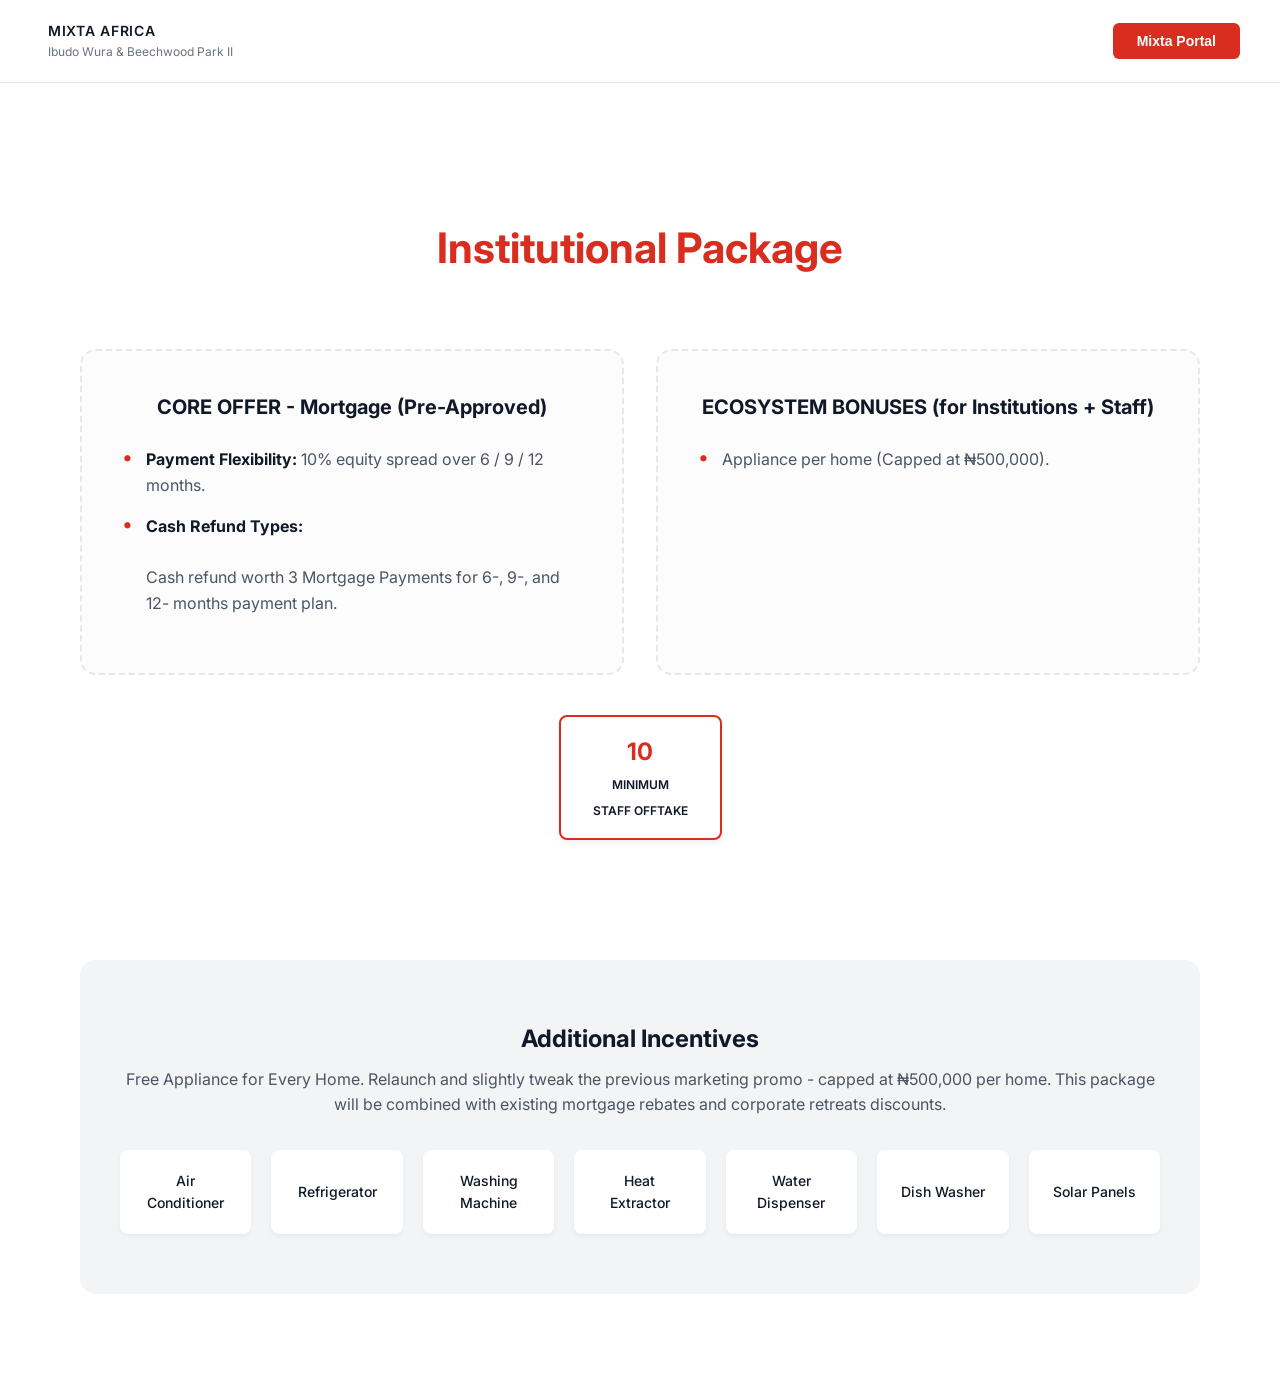
==== collateral.html @ 5c227853 "Create collateral.html" ====
<!DOCTYPE html>
<html lang="en">
<head>
  <meta charset="UTF-8">
  <meta name="viewport" content="width=device-width, initial-scale=1.0">
  <title>Mixta Institutional Product</title>
  
  <meta name="apple-mobile-web-app-title" content="Mixta Institutional Product">
  <meta name="application-name" content="Mixta Institutional Product">
  <meta name="apple-mobile-web-app-capable" content="yes">
  <meta name="apple-mobile-web-app-status-bar-style" content="black-translucent">
  <link rel="apple-touch-icon" href="mixta-logo.jpg">
  <link rel="icon" href="mixta-logo.jpg">

  <script>
    if (sessionStorage.getItem('mixtaAuth') !== 'verified') { window.location.assign('./landing.html'); }
    let idleTime = 0;
    const idleInterval = setInterval(timerIncrement, 60000); 
    window.onload = resetTimer; window.onmousemove = resetTimer; window.onmousedown = resetTimer; window.ontouchstart = resetTimer; window.onclick = resetTimer; window.onkeypress = resetTimer; window.addEventListener('scroll', resetTimer, true);
    function timerIncrement() { idleTime++; if (idleTime >= 15) { sessionStorage.clear(); window.location.assign('./landing.html'); } }
    function resetTimer() { idleTime = 0; }
  </script>
  <link href="https://fonts.googleapis.com/css2?family=Inter:wght@400;500;600;700&display=swap" rel="stylesheet">
  <link rel="stylesheet" href="style.css">
</head>
<body>
  <nav>
    <a href="index.html" class="nav-brand">
      <img src="mixta-logo.png" alt="Mixta Africa Logo" style="height: 40px; width: auto; object-fit: contain;" onerror="this.style.display='none'">
      <div>
        <div class="nav-title" style="margin-left: 8px;">Mixta Africa</div>
        <div class="nav-subtitle" style="margin-left: 8px;">← Back to Intelligence Hub</div>
      </div>
    </a>
    <button onclick="sessionStorage.clear(); window.location.assign('./landing.html')" style="background: var(--bg-grey-light); border: 1px solid var(--border-grey); color: var(--brand-red); font-weight: 600; cursor: pointer; font-size: 13px; padding: 8px 16px; border-radius: 6px; transition: all 0.2s;">
      Sign Out
    </button>
  </nav>

  <main>
    <div class="page-header" style="text-align: center;">
      <h1>Sales Collateral & Feedback</h1>
      <p>Download approved presentation decks, one-pagers, and log your session data.</p>
    </div>

    <h2 style="margin-bottom: 20px; font-size: 20px;">Post-Session Actions</h2>
    <div class="action-box">
      <div class="action-text">
        <h3>Log Client Feedback</h3>
        <p>Ensure you fill out the mandatory session tracker immediately after every client meeting to keep the pipeline updated.</p>
      </div>
      <a href="https://docs.google.com/forms/d/13lj57WDPXjTNu45vzp_qCd58_3xG0-ZFbxKAFGsJPJM/edit?usp=drivesdk" target="_blank" class="action-btn primary">Open Feedback Form ↗</a>
    </div>

    <h2 style="margin-bottom: 20px; margin-top: 40px; font-size: 20px;">Approved Sales Assets</h2>
    
    <div class="action-box">
      <div class="action-text">
        <h3>Corporate Sales Package (For Institutions)</h3>
        <p>The primary presentation deck for C-level and HR Director pitch meetings.</p>
      </div>
      <a href="Corporate Sales Package _ For Institutions.pptx" download class="action-btn">Download .PPTX ↓</a>
    </div>

    <div class="action-box">
      <div class="action-text">
        <h3>Corporate Sales Package (For Staff)</h3>
        <p>The secondary presentation deck designed for the in-office Staff Lunch Briefing.</p>
      </div>
      <a href="Corporate Sales Package _ For Staff.pptx" download class="action-btn">Download .PPTX ↓</a>
    </div>

    <div class="action-box">
      <div class="action-text">
        <h3>Institutional Package One-Pager</h3>
        <p>The summarized teaser document. Send this via WhatsApp or Email as a door opener prior to the meeting.</p>
      </div>
      <a href="Institutional Package One Pager.pdf" download class="action-btn">Download .PDF ↓</a>
    </div>
  </main>
</body>
</html>
---- style.css ----
:root {
  --bg-white: #ffffff;
  --bg-off-white: #fcfcfc;
  --bg-grey-light: #f3f4f6;
  --border-grey: #e5e7eb;
  --text-dark: #111827;
  --text-grey: #4b5563;
  --text-light: #9ca3af;
  --brand-red: #d92d20;
  --brand-red-hover: #b42318;
  --brand-red-light: #fef3f2;
  --brand-grey: #6b7280;
  --font-sans: 'Inter', sans-serif;
}

* { margin: 0; padding: 0; box-sizing: border-box; }

body {
  background-color: var(--bg-white); color: var(--text-dark);
  font-family: var(--font-sans); line-height: 1.6;
  -webkit-font-smoothing: antialiased; padding-bottom: 80px;
  overflow-x: hidden; 
}

/* NAVIGATION */
nav {
  border-bottom: 1px solid var(--border-grey); padding: 20px 40px;
  display: flex; align-items: center; justify-content: space-between; flex-wrap: wrap; gap: 16px;
  background: var(--bg-white); position: sticky; top: 0; z-index: 100;
}
.nav-brand { display: flex; align-items: center; gap: 12px; text-decoration: none; flex-wrap: wrap; }
.nav-title { font-size: 14px; font-weight: 600; color: var(--text-dark); text-transform: uppercase; letter-spacing: 0.05em; }
.nav-subtitle { font-size: 12px; color: var(--brand-grey); }

/* PUBLIC LANDING PAGE STYLES */
.btn-login {
  background: var(--brand-red); color: var(--bg-white); border: none;
  padding: 10px 24px; border-radius: 6px; font-weight: 600; cursor: pointer;
  transition: background 0.2s; font-size: 14px; white-space: nowrap;
}
.btn-login:hover { background: var(--brand-red-hover); }

.public-hero { text-align: center; padding: 80px 20px 60px; max-width: 900px; margin: 0 auto; }
.public-hero h1 { font-size: clamp(28px, 5vw, 42px); font-weight: 700; margin-bottom: 16px; color: var(--text-dark); line-height: 1.2; }
.public-hero p { font-size: clamp(16px, 3vw, 18px); color: var(--text-grey); margin-bottom: 40px; }

.offer-grid { display: grid; grid-template-columns: repeat(auto-fit, minmax(300px, 1fr)); gap: 32px; margin-bottom: 0 !important; position: relative; }
.offer-card { border: 2px dashed var(--border-grey); border-radius: 16px; padding: 40px; background: var(--bg-off-white); }
.offer-card h2 { font-size: 20px; color: var(--text-dark); margin-bottom: 24px; text-align: center; }
.offer-list { list-style: none; }
.offer-list li { margin-bottom: 16px; padding-left: 24px; position: relative; color: var(--text-grey); }
.offer-list li::before { content: '•'; color: var(--brand-red); position: absolute; left: 0; font-size: 20px; line-height: 1; }
.offer-list li strong { color: var(--text-dark); }

/* 10 MINIMUM BADGE */
.trigger-container { text-align: center; margin: 40px auto 120px auto; position: relative; z-index: 10; }
.trigger-badge { background: var(--bg-white); border: 2px solid var(--brand-red); border-radius: 8px; padding: 16px 32px; text-align: center; box-shadow: 0 4px 6px rgba(0,0,0,0.05); display: inline-block; }
.trigger-number { font-size: 24px; font-weight: 700; color: var(--brand-red); display: block; }
.trigger-text { font-size: 12px; font-weight: 600; text-transform: uppercase; color: var(--text-dark); }

.appliance-section { text-align: center; padding: 60px 40px; background: var(--bg-grey-light); border-radius: 16px; }
.appliance-grid { display: grid; grid-template-columns: repeat(auto-fit, minmax(120px, 1fr)); gap: 20px; margin-top: 32px; }
.appliance-item { background: var(--bg-white); padding: 20px; border-radius: 8px; box-shadow: 0 2px 4px rgba(0,0,0,0.05); font-size: 14px; font-weight: 500; color: var(--text-dark); display: flex; flex-direction: column; align-items: center; justify-content: center; gap: 12px; text-align: center; }
.appliance-item img { width: 60px; height: 60px; object-fit: contain; }

/* INTERNAL LAYOUT */
main { max-width: 1100px; margin: 60px auto 0; padding: 0 40px; }
.hero-text { text-align: center; margin-bottom: 48px; }
.hero-text h1 { font-size: clamp(28px, 5vw, 36px); font-weight: 700; margin-bottom: 12px; }
.page-header { margin-bottom: 40px; border-bottom: 2px solid var(--border-grey); padding-bottom: 20px; }
.page-header h1 { font-size: clamp(24px, 4vw, 28px); color: var(--text-dark); margin-bottom: 8px; }
.page-header p { color: var(--brand-grey); font-size: 15px; }

/* GUIDING GRID - Now supports 3 columns beautifully */
.guiding-grid { display: grid; grid-template-columns: repeat(auto-fit, minmax(250px, 1fr)); gap: 24px; max-width: 1000px; margin: 0 auto 80px auto; }
.guide-card { display: flex; flex-direction: column; align-items: center; border: 1px solid var(--border-grey); border-radius: 8px; padding: 32px 24px; text-decoration: none; text-align: center; transition: all 0.2s ease; height: 100%; }
.guide-card:hover { border-color: var(--brand-red); background: var(--brand-red-light); transform: translateY(-4px); }
.guide-icon { width: 48px; height: 48px; background: var(--bg-grey-light); border-radius: 50%; margin: 0 auto 16px; display: flex; align-items: center; justify-content: center; color: var(--brand-grey); font-size: 20px; flex-shrink: 0; }
.guide-card:hover .guide-icon { background: var(--brand-red); color: var(--bg-white); }
.guide-title { font-size: 18px; font-weight: 600; margin-bottom: 8px; color: var(--text-dark);}
.guide-desc { font-size: 13px; color: var(--text-grey); }
hr { border: none; border-top: 1px solid var(--border-grey); margin: 0 0 60px 0; }

.priority-header { font-size: 14px; font-weight: 700; color: var(--brand-red); margin: 40px 0 16px; text-transform: uppercase; letter-spacing: 0.05em; border-bottom: 2px solid var(--border-grey); padding-bottom: 8px; }
.company-grid { display: grid; grid-template-columns: repeat(auto-fill, minmax(140px, 1fr)); gap: 20px; margin-bottom: 40px;}
.company-cell { background: var(--bg-off-white); border: 1px solid var(--border-grey); border-radius: 8px; padding: 20px 12px; text-align: center; display: flex; flex-direction: column; align-items: center; cursor: pointer; transition: all 0.2s ease;}
.company-cell:hover { border-color: var(--brand-red); background: var(--bg-white); box-shadow: 0 4px 10px rgba(217, 45, 32, 0.1); transform: translateY(-2px); }

.logo-space { width: 64px; height: 64px; min-width: 64px; min-height: 64px; background: var(--bg-white); border: 1px solid var(--border-grey); border-radius: 50%; margin-bottom: 16px; display: flex; align-items: center; justify-content: center; color: var(--text-light); overflow: hidden; box-shadow: 0 2px 4px rgba(0,0,0,0.02); }
.logo-space img { width: 40px; height: 40px; object-fit: contain; display: block; }
.company-name { font-size: 13px; font-weight: 600; color: var(--text-dark); line-height: 1.3; }

/* MODALS & LOGINS */
.modal-overlay { position: fixed; top: 0; left: 0; right: 0; bottom: 0; background: rgba(17, 24, 39, 0.6); backdrop-filter: blur(8px); -webkit-backdrop-filter: blur(8px); display: none; justify-content: center; align-items: center; z-index: 1000; padding: 20px; opacity: 0; transition: opacity 0.3s ease; }
.modal-overlay.active { display: flex; opacity: 1; }
.modal-content { background: var(--bg-white); width: 100%; max-width: 850px; max-height: 90vh; border-radius: 12px; overflow-y: hidden; box-shadow: 0 20px 25px -5px rgba(0, 0, 0, 0.1); position: relative; transform: translateY(20px); transition: transform 0.3s ease; display: flex; flex-direction: column; }
.modal-overlay.active .modal-content { transform: translateY(0); }
.modal-header { padding: 32px; padding-right: 64px; border-bottom: 1px solid var(--border-grey); background: var(--bg-off-white); position: relative; flex-shrink: 0; display: flex; justify-content: space-between; align-items: center; gap: 16px; flex-wrap: wrap; }
.modal-header-text { flex: 1; min-width: 200px; }
.modal-logo-box { width: 72px; height: 72px; min-width: 72px; background: var(--bg-white); border: 1px solid var(--border-grey); border-radius: 50%; display: flex; justify-content: center; align-items: center; overflow: hidden; box-shadow: 0 2px 4px rgba(0,0,0,0.05); }
.modal-logo-box img { width: 44px; height: 44px; object-fit: contain; }
.close-btn { position: absolute; top: 16px; right: 16px; background: none; border: none; font-size: 28px; color: var(--text-grey); cursor: pointer; transition: color 0.2s; line-height: 1; z-index: 10; }
.close-btn:hover { color: var(--brand-red); }
.modal-priority { display: inline-block; background: var(--brand-red-light); color: var(--brand-red); padding: 4px 12px; border-radius: 20px; font-size: 11px; font-weight: 700; margin-bottom: 12px; letter-spacing: 0.05em; text-transform: uppercase; }
.modal-title { font-size: clamp(20px, 4vw, 28px); font-weight: 700; color: var(--text-dark); margin-bottom: 8px; line-height: 1.2; }
.modal-meta { font-size: 13px; color: var(--text-grey); }
.modal-scroll-area { overflow-y: auto; padding: 32px; flex-grow: 1; }
.modal-grid { display: grid; grid-template-columns: repeat(auto-fit, minmax(200px, 1fr)); gap: 20px; margin-bottom: 32px; }
.modal-stat-box { border: 1px solid var(--border-grey); padding: 20px; border-radius: 8px; }
.modal-stat-title { font-size: 12px; text-transform: uppercase; color: var(--brand-grey); margin-bottom: 8px; font-weight: 600;}
.modal-stat-val { font-size: 20px; font-weight: 700; color: var(--brand-red); }
.modal-section-title { font-size: 16px; font-weight: 700; margin-bottom: 16px; color: var(--text-dark); border-bottom: 2px solid var(--border-grey); padding-bottom: 8px;}
.strategy-list { list-style: none; margin-bottom: 32px;}
.strategy-list li { margin-bottom: 16px; font-size: 14px; color: var(--text-grey); }
.strategy-list strong { color: var(--text-dark); display: block; margin-bottom: 4px; }
.objection-box { background: var(--bg-grey-light); padding: 20px; border-radius: 8px; border-left: 4px solid var(--brand-red); }
.objection-q { font-weight: 600; font-size: 14px; color: var(--brand-red); font-style: italic; margin-bottom: 8px; }
.objection-a { font-size: 14px; color: var(--text-grey); }
.modal-footer { padding: 20px 32px; border-top: 1px solid var(--border-grey); background: var(--bg-off-white); display: flex; justify-content: space-between; align-items: center; flex-shrink: 0; flex-wrap: wrap; gap: 12px; }
.nav-modal-btn { background: var(--bg-white); border: 1px solid var(--border-grey); padding: 10px 20px; border-radius: 6px; cursor: pointer; font-family: var(--font-sans); font-size: 13px; font-weight: 600; color: var(--text-dark); transition: all 0.2s; }
.nav-modal-btn:hover:not(:disabled) { border-color: var(--brand-red); color: var(--brand-red); }

.login-modal { position: fixed; inset: 0; background: rgba(17, 24, 39, 0.8); backdrop-filter: blur(8px); display: none; justify-content: center; align-items: center; z-index: 1000; padding: 20px; }
.login-modal.active { display: flex; }
.login-box { background: var(--bg-white); padding: 40px; border-radius: 12px; width: 100%; max-width: 400px; text-align: center; position: relative; }
.login-box h2 { margin-bottom: 8px; }
.login-box p { color: var(--text-grey); font-size: 14px; margin-bottom: 24px; }
.login-input { width: 100%; padding: 12px 16px; border: 1px solid var(--border-grey); border-radius: 6px; margin-bottom: 16px; font-size: 14px; }
.btn-submit { width: 100%; background: var(--brand-red); color: white; padding: 12px; border: none; border-radius: 6px; font-weight: 600; cursor: pointer; }
.error-msg { color: var(--brand-red); font-size: 12px; margin-top: 12px; display: none; }

/* APP-STYLE INFO CARDS */
.info-grid { display: grid; grid-template-columns: repeat(auto-fit, minmax(280px, 1fr)); gap: 24px; margin-bottom: 60px; }
.info-card { display: flex; flex-direction: column; align-items: center; border: 1px solid var(--border-grey); border-radius: 12px; padding: 32px 24px; background: var(--bg-white); transition: all 0.2s ease; height: 100%; }
.info-card:hover, .info-card:active { border-color: var(--brand-red); background: var(--brand-red-light); transform: translateY(-4px); }
.info-icon { width: 56px; height: 56px; background: var(--bg-white); border: 1px solid var(--border-grey); color: var(--brand-red); border-radius: 50%; margin: 0 auto 20px; display: flex; align-items: center; justify-content: center; font-size: 22px; font-weight: 700; flex-shrink: 0; transition: all 0.2s ease; }
.info-card:hover .info-icon, .info-card:active .info-icon { background: var(--brand-red); color: var(--bg-white); border-color: var(--brand-red); }
.info-title { font-size: 18px; font-weight: 700; margin-bottom: 16px; color: var(--text-dark); text-align: center; }
.info-desc { font-size: 14px; color: var(--text-grey); line-height: 1.6; text-align: center; width: 100%; }
.info-desc strong { color: var(--text-dark); display: block; margin-bottom: 4px; margin-top: 16px; }
.info-desc strong:first-child { margin-top: 0; }

/* DOWNLOADS & FEEDBACK SECTION */
.action-box { background: var(--bg-off-white); border: 1px solid var(--border-grey); border-radius: 12px; padding: 32px; display: flex; align-items: center; justify-content: space-between; margin-bottom: 24px; gap: 20px; flex-wrap: wrap; }
.action-text h3 { font-size: 18px; color: var(--text-dark); margin-bottom: 4px; }
.action-text p { font-size: 14px; color: var(--text-grey); }
.action-btn { background: var(--bg-white); border: 1px solid var(--border-grey); color: var(--text-dark); padding: 12px 24px; border-radius: 6px; font-weight: 600; text-decoration: none; transition: all 0.2s; white-space: nowrap; }
.action-btn:hover { border-color: var(--brand-red); color: var(--brand-red); }
.action-btn.primary { background: var(--brand-red); color: white; border: none; }
.action-btn.primary:hover { background: var(--brand-red-hover); color: white; }

/* FLOATING CHATBOT */
.chat-btn { position: fixed; bottom: 24px; right: 24px; width: 60px; height: 60px; background: var(--brand-red); color: white; border-radius: 50%; display: flex; justify-content: center; align-items: center; font-size: 24px; cursor: pointer; box-shadow: 0 4px 12px rgba(217, 45, 32, 0.4); z-index: 9999; border: none; transition: transform 0.2s; }
.chat-btn:hover { transform: scale(1.05); }
.chat-window { position: fixed; bottom: 100px; right: 24px; width: 350px; background: white; border-radius: 12px; box-shadow: 0 8px 24px rgba(0,0,0,0.15); border: 1px solid var(--border-grey); display: none; flex-direction: column; overflow: hidden; z-index: 9998; }
.chat-window.active { display: flex; animation: slideUp 0.3s ease; }
.chat-header { background: var(--bg-off-white); padding: 16px; border-bottom: 1px solid var(--border-grey); display: flex; justify-content: space-between; align-items: center; }
.chat-header h3 { font-size: 16px; color: var(--text-dark); margin: 0; }
.chat-close { background: none; border: none; font-size: 20px; cursor: pointer; color: var(--text-grey); }
.chat-body { padding: 16px; height: 350px; overflow-y: auto; background: var(--bg-off-white); display: flex; flex-direction: column; gap: 12px; }
.chat-bubble { max-width: 85%; padding: 12px 16px; border-radius: 12px; font-size: 14px; line-height: 1.4; }
.chat-bot { background: white; border: 1px solid var(--border-grey); color: var(--text-dark); align-self: flex-start; border-bottom-left-radius: 4px; }
.chat-user { background: var(--brand-red); color: white; align-self: flex-end; border-bottom-right-radius: 4px; }
.chat-options { padding: 16px; background: white; border-top: 1px solid var(--border-grey); display: flex; flex-wrap: wrap; gap: 8px; }
.chat-chip { background: var(--bg-grey-light); border: 1px solid var(--border-grey); padding: 8px 12px; border-radius: 20px; font-size: 12px; color: var(--text-dark); cursor: pointer; transition: background 0.2s; }
.chat-chip:hover { background: var(--border-grey); }
@keyframes slideUp { from { opacity: 0; transform: translateY(20px); } to { opacity: 1; transform: translateY(0); } }

/* RESPONSIVE OVERRIDES */
@media (max-width: 768px) {
  .guiding-grid, .info-grid { grid-template-columns: 1fr; }
  .guide-card { min-width: auto; }
  nav { padding: 16px 20px; }
  main { padding: 0 20px; margin-top: 30px; }
  .offer-grid { grid-template-columns: 1fr; gap: 20px; }
  .company-grid { grid-template-columns: repeat(2, 1fr); gap: 12px; }
  .modal-content { width: 95%; max-height: 95vh; }
  .modal-header { padding: 20px; padding-right: 48px; }
  .modal-logo-box { width: 50px; height: 50px; min-width: 50px; }
  .modal-logo-box img { width: 30px; height: 30px; }
  .chat-window { width: calc(100% - 40px); right: 20px; bottom: 90px; }
}
@media (max-width: 480px) {
  .company-grid, .appliance-grid { grid-template-columns: 1fr 1fr; }
  .modal-header { flex-direction: column-reverse; align-items: flex-start; gap: 12px; padding-right: 20px; padding-top: 40px; }
  .close-btn { top: 10px; right: 10px; }
  .modal-logo-box { position: absolute; top: 20px; right: 20px; }
  .action-box { flex-direction: column; align-items: flex-start; text-align: left; }
}
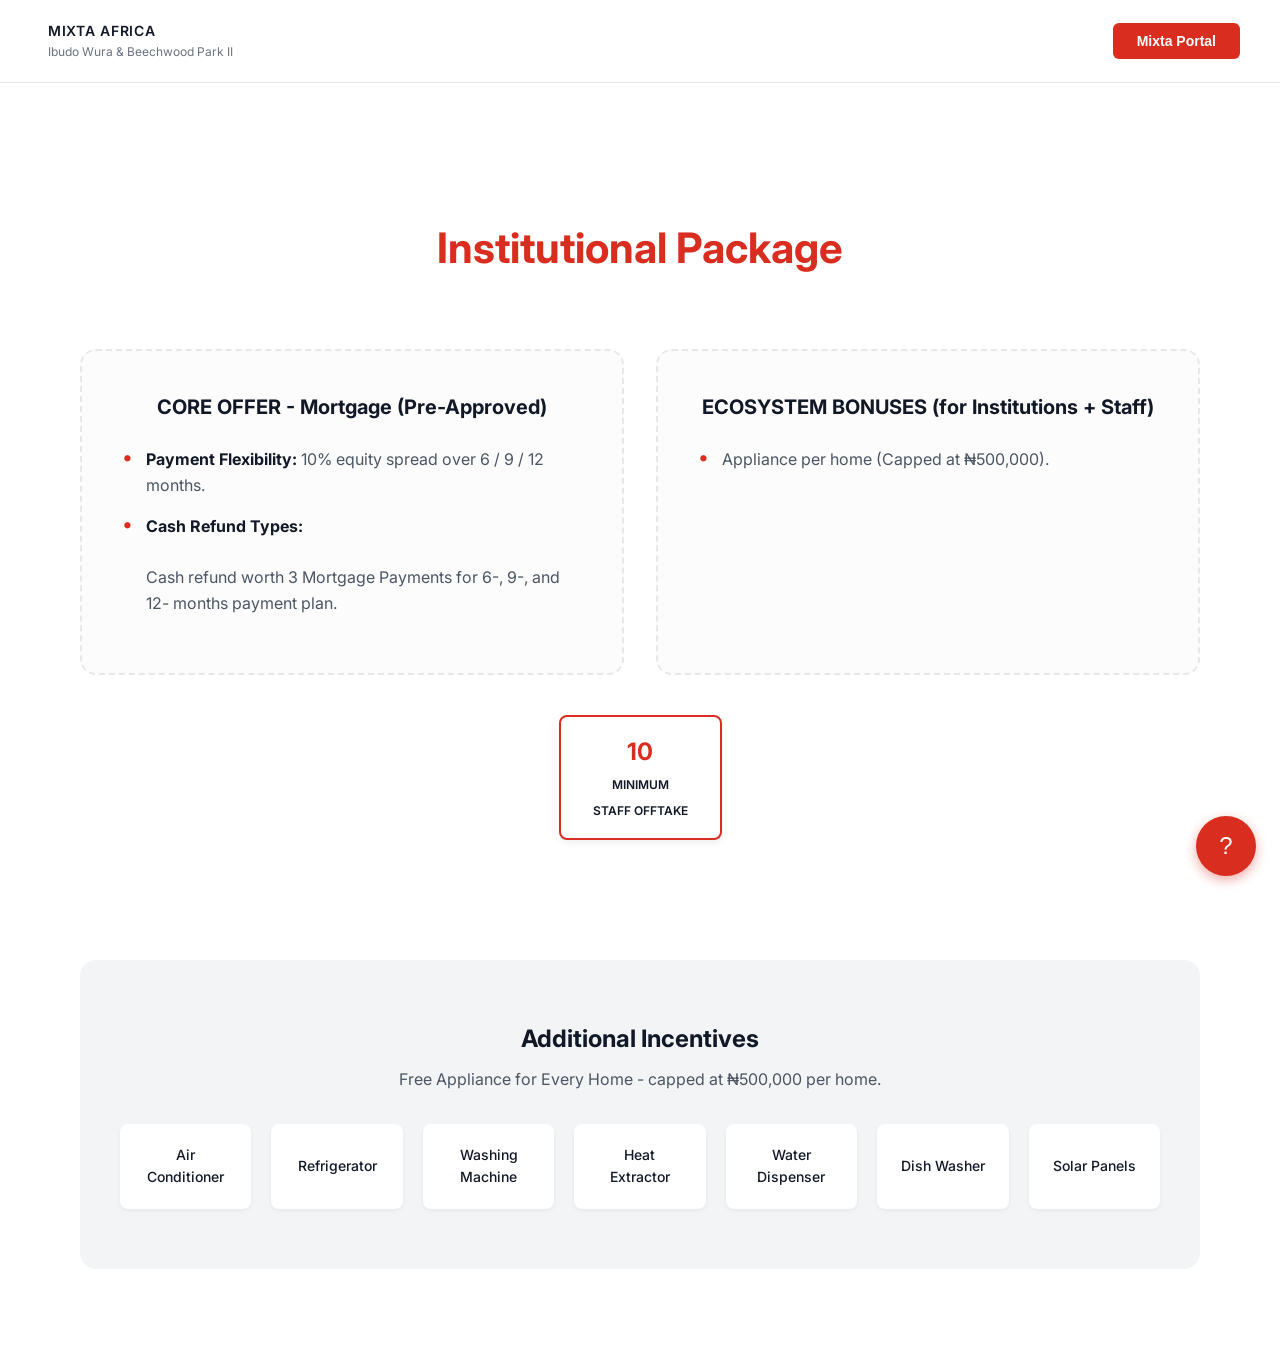
==== commit 6348c1e1: "Update collateral.html" ====
--- a/collateral.html
+++ b/collateral.html
@@ -24,17 +24,23 @@
   <link rel="stylesheet" href="style.css">
 </head>
 <body>
-  <nav>
+    <nav>
     <a href="index.html" class="nav-brand">
       <img src="mixta-logo.png" alt="Mixta Africa Logo" style="height: 40px; width: auto; object-fit: contain;" onerror="this.style.display='none'">
       <div>
         <div class="nav-title" style="margin-left: 8px;">Mixta Africa</div>
-        <div class="nav-subtitle" style="margin-left: 8px;">← Back to Intelligence Hub</div>
+        <div class="nav-subtitle" style="margin-left: 8px;">Intelligence Hub</div>
       </div>
     </a>
-    <button onclick="sessionStorage.clear(); window.location.assign('./landing.html')" style="background: var(--bg-grey-light); border: 1px solid var(--border-grey); color: var(--brand-red); font-weight: 600; cursor: pointer; font-size: 13px; padding: 8px 16px; border-radius: 6px; transition: all 0.2s;">
-      Sign Out
-    </button>
+    
+    <div class="nav-menu">
+      <a href="index.html" class="nav-link">Dashboard</a>
+      <a href="frameworks.html" class="nav-link">Frameworks</a>
+      <a href="playbook.html" class="nav-link">Playbook</a>
+      <a href="collateral.html" class="nav-link active">Collateral</a>
+    </div>
+
+    <button onclick="sessionStorage.clear(); window.location.assign('./landing.html')" class="btn-signout">Sign Out</button>
   </nav>
 
   <main>
--- a/style.css
+++ b/style.css
@@ -166,22 +166,67 @@
 .chat-chip:hover { background: var(--border-grey); }
 @keyframes slideUp { from { opacity: 0; transform: translateY(20px); } to { opacity: 1; transform: translateY(0); } }
 
-/* RESPONSIVE OVERRIDES */
+/* ADD THIS JUST BEFORE YOUR MEDIA QUERIES */
+
+/* INTERNAL APP NAVIGATION */
+.nav-menu { display: flex; gap: 8px; align-items: center; }
+.nav-link { font-size: 14px; font-weight: 500; color: var(--text-grey); text-decoration: none; padding: 8px 16px; border-radius: 6px; transition: all 0.2s ease; }
+.nav-link:hover { color: var(--brand-red); background: var(--brand-red-light); }
+.nav-link.active { color: var(--brand-red); font-weight: 700; background: var(--brand-red-light); }
+.btn-signout { background: var(--bg-grey-light); border: 1px solid var(--border-grey); color: var(--brand-red); font-weight: 600; cursor: pointer; font-size: 13px; padding: 8px 16px; border-radius: 6px; transition: all 0.2s; }
+.btn-signout:hover { border-color: var(--brand-red); background: var(--bg-white); }
+
+
+/* =========================================
+   COMPREHENSIVE RESPONSIVE DESIGN 
+   ========================================= */
+@media (max-width: 1024px) {
+  main { padding: 0 32px; }
+}
+
 @media (max-width: 768px) {
-  .guiding-grid, .info-grid { grid-template-columns: 1fr; }
-  .guide-card { min-width: auto; }
+  /* ADD THIS TO YOUR EXISTING 768px BLOCK */
+  .nav-menu { width: 100%; order: 3; overflow-x: auto; white-space: nowrap; padding-bottom: 8px; justify-content: flex-start; gap: 8px; border-top: 1px solid var(--border-grey); padding-top: 16px; margin-top: 8px; }
+  .nav-menu::-webkit-scrollbar { display: none; }
+  .nav-menu { -ms-overflow-style: none; scrollbar-width: none; }
+  
+  /* Forces the Playbook and Framework cards into a single column on mobile */
+  .info-grid { grid-template-columns: 1fr; }
+  
   nav { padding: 16px 20px; }
   main { padding: 0 20px; margin-top: 30px; }
+  .btn-login { padding: 8px 16px; font-size: 12px; }
+  .public-hero { padding: 40px 20px; }
+  .public-hero h1 { font-size: 32px; }
   .offer-grid { grid-template-columns: 1fr; gap: 20px; }
+  .trigger-container { margin: 20px auto 60px auto; }
+  .page-header h1 { font-size: 24px; }
+  .guiding-grid { overflow-x: auto; display: flex; flex-wrap: nowrap; margin-bottom: 60px; }
+  .guide-card { min-width: 220px; }
   .company-grid { grid-template-columns: repeat(2, 1fr); gap: 12px; }
+  .company-cell { padding: 16px 8px; }
+  .data-grid, .single-grid { grid-template-columns: 1fr; gap: 16px; }
+  .card { padding: 20px 16px; }
   .modal-content { width: 95%; max-height: 95vh; }
   .modal-header { padding: 20px; padding-right: 48px; }
+  .modal-title { font-size: 22px; }
+  .close-btn { top: 16px; right: 16px; font-size: 20px; }
   .modal-logo-box { width: 50px; height: 50px; min-width: 50px; }
   .modal-logo-box img { width: 30px; height: 30px; }
-  .chat-window { width: calc(100% - 40px); right: 20px; bottom: 90px; }
-}
+  .modal-scroll-area { padding: 20px; }
+  .modal-grid { grid-template-columns: 1fr; gap: 12px; margin-bottom: 24px; }
+  .modal-footer { padding: 16px 20px; }
+  .nav-modal-btn { padding: 8px 16px; font-size: 12px; }
+  .appliance-section { padding: 40px 20px; }
+}
+
 @media (max-width: 480px) {
-  .company-grid, .appliance-grid { grid-template-columns: 1fr 1fr; }
+  .company-grid { grid-template-columns: 1fr 1fr; }
+  .appliance-grid { grid-template-columns: 1fr 1fr; }
+  .offer-card { padding: 24px; }
+  .trigger-container { margin: 20px auto 60px auto; }
+  
+  /* Stack modal header vertically on tiny screens */
   .modal-header { flex-direction: column-reverse; align-items: flex-start; gap: 12px; padding-right: 20px; padding-top: 40px; }
   .close-btn { top: 10px; right: 10px; }
   .modal-logo-box { position: absolute; top: 20px; right: 20px; }
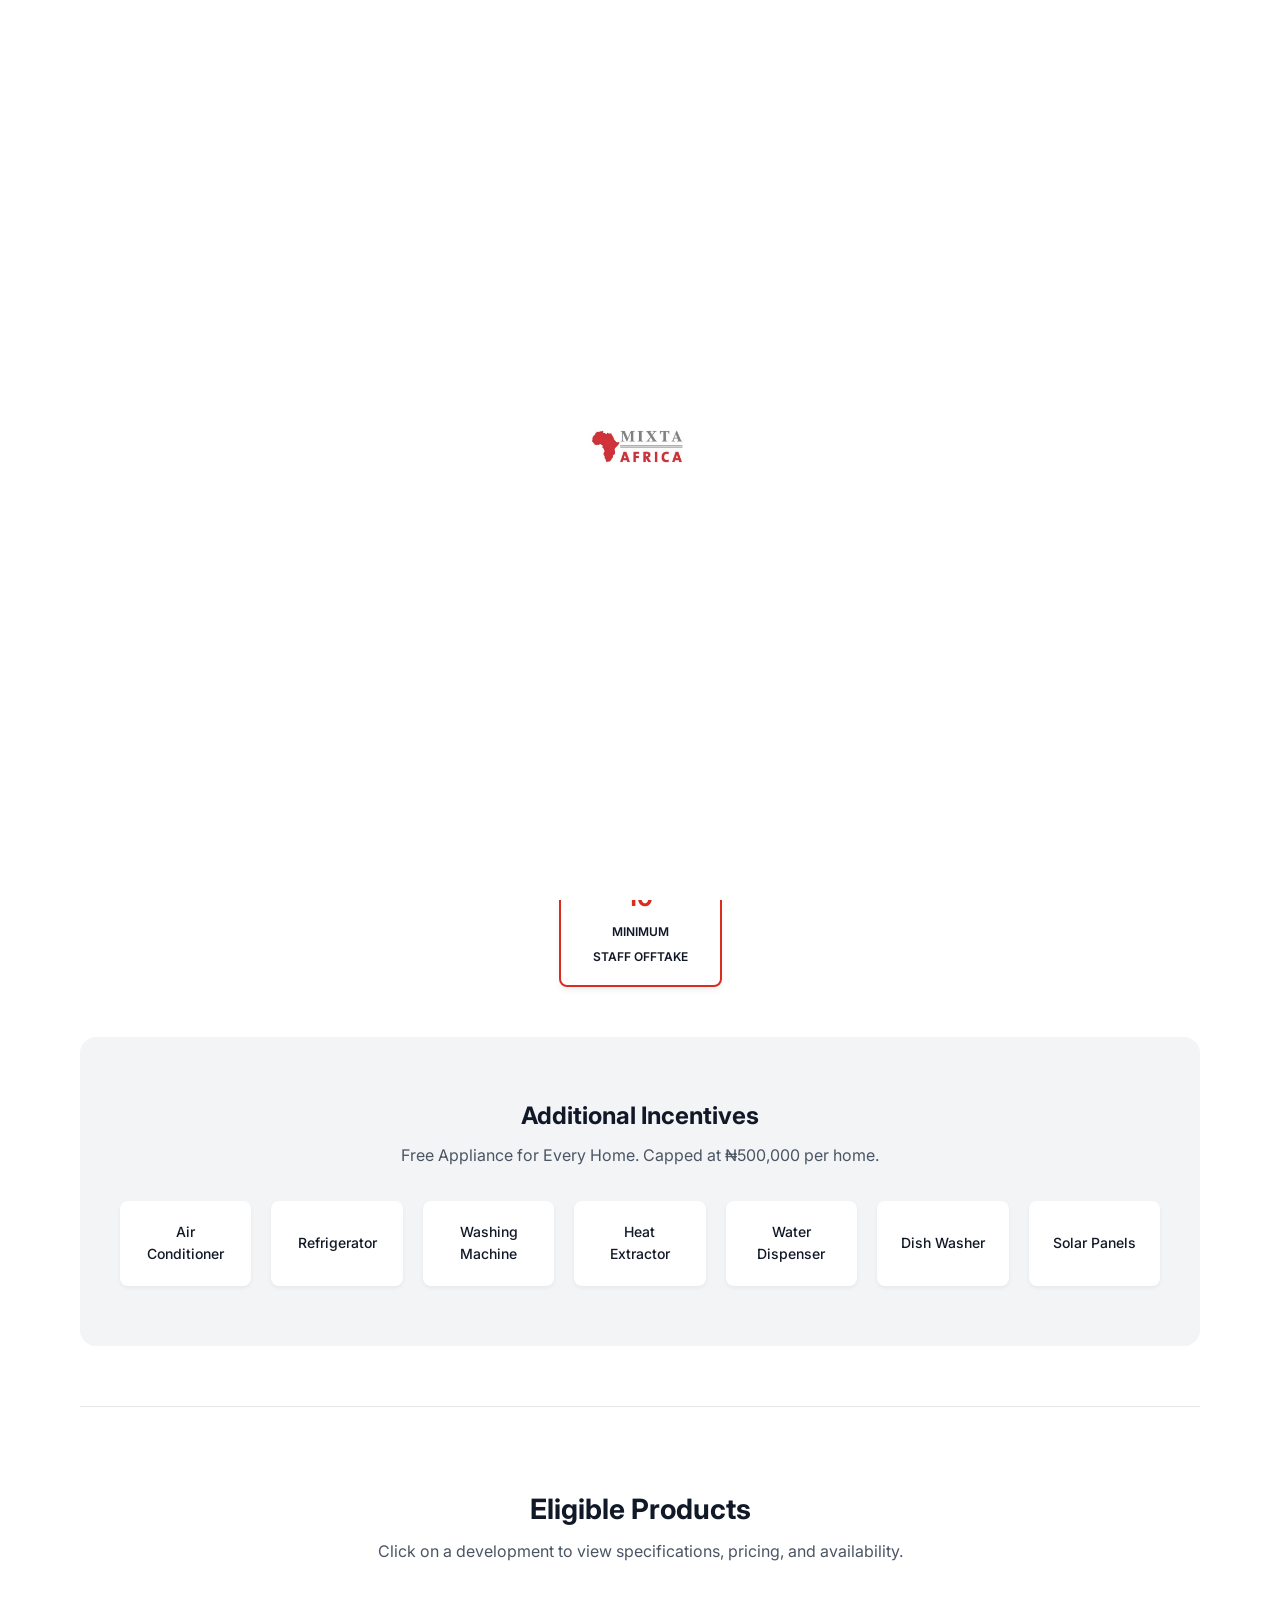
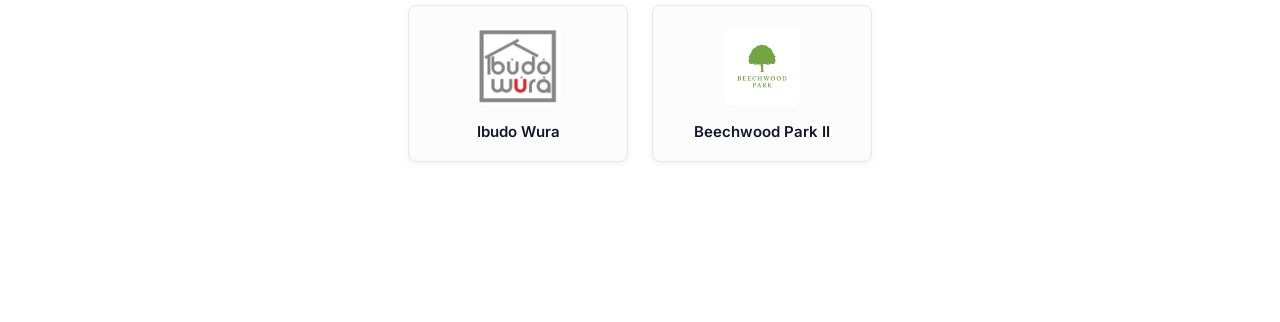
==== commit c757c1f6: "Update collateral.html" ====
--- a/collateral.html
+++ b/collateral.html
@@ -21,7 +21,15 @@
     function resetTimer() { idleTime = 0; }
   </script>
   <link href="https://fonts.googleapis.com/css2?family=Inter:wght@400;500;600;700&display=swap" rel="stylesheet">
-  <link rel="stylesheet" href="style.css">
+  <script>
+  (function() {
+    const css = document.createElement('link');
+    css.rel = 'stylesheet';
+    css.href = 'style.css?v=' + new Date().getTime();
+    document.head.appendChild(css);
+  })();
+</script>
+
 </head>
 <body>
     <nav>
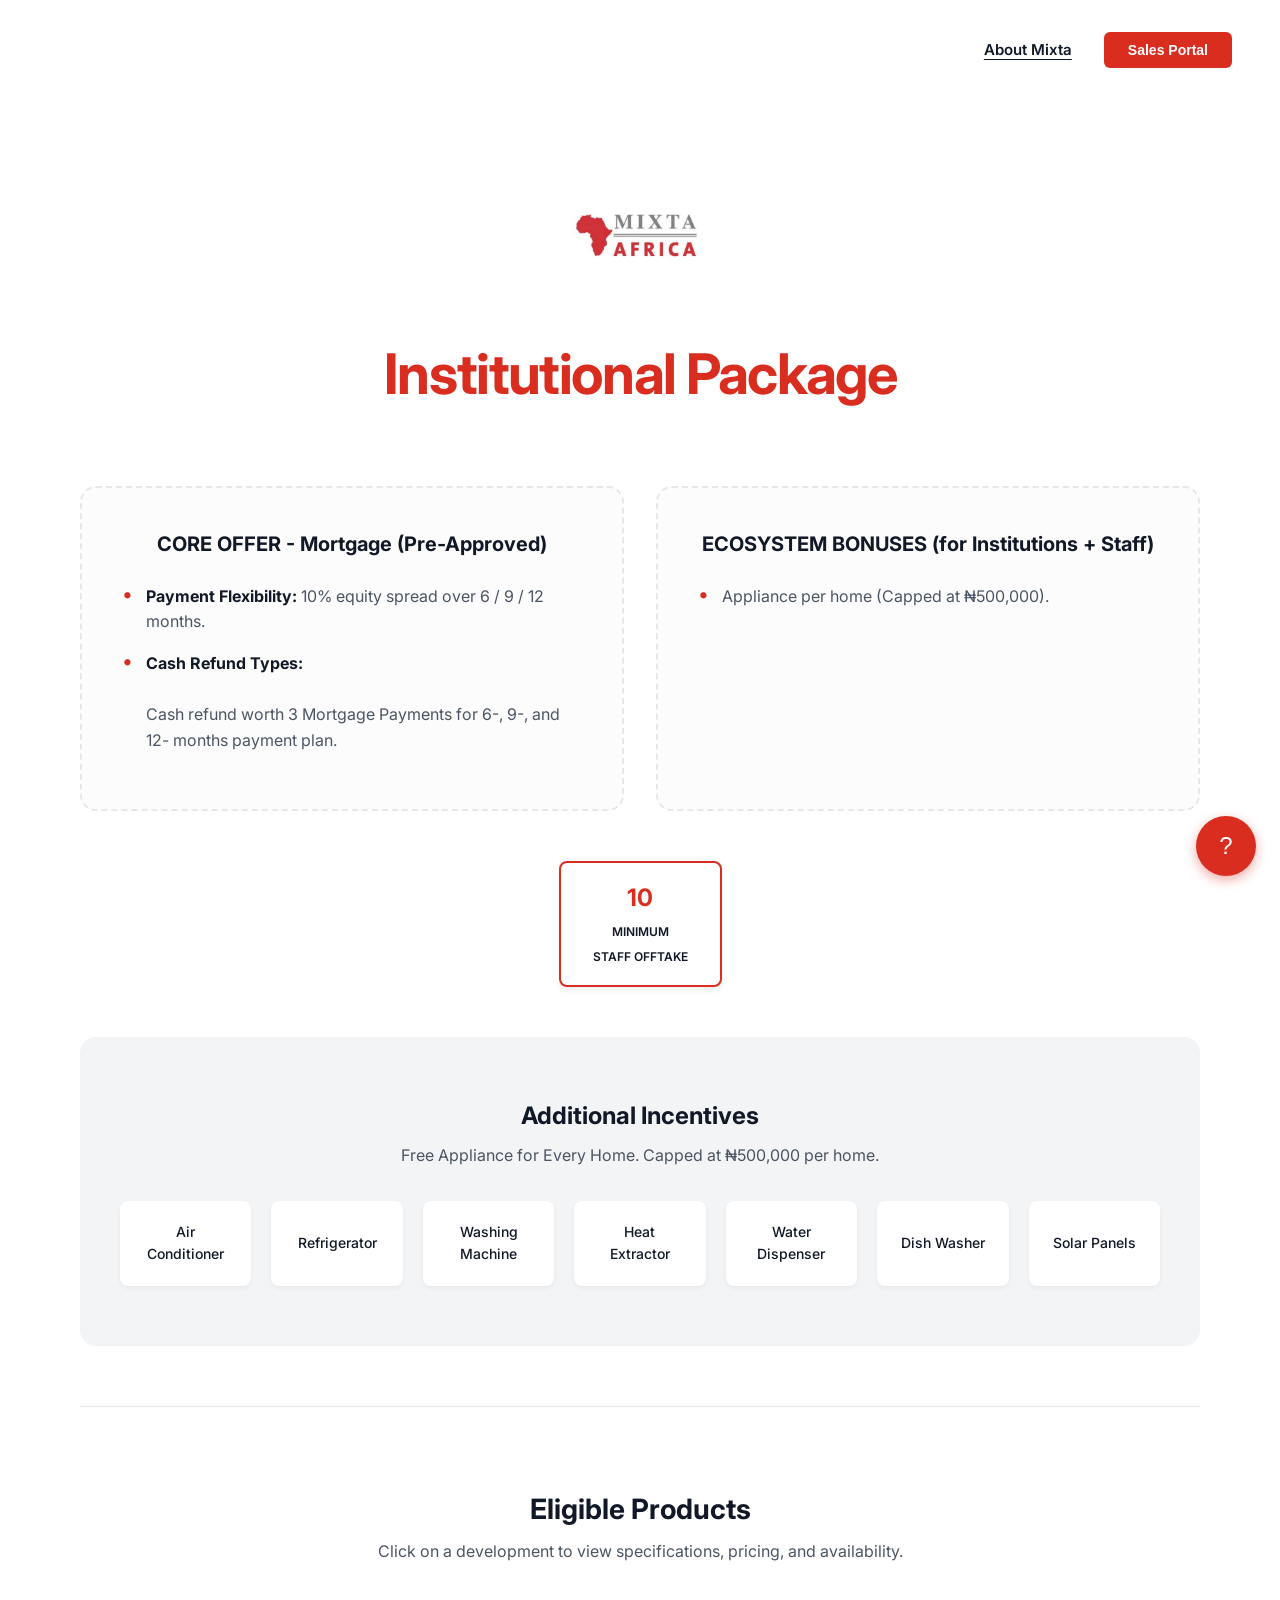
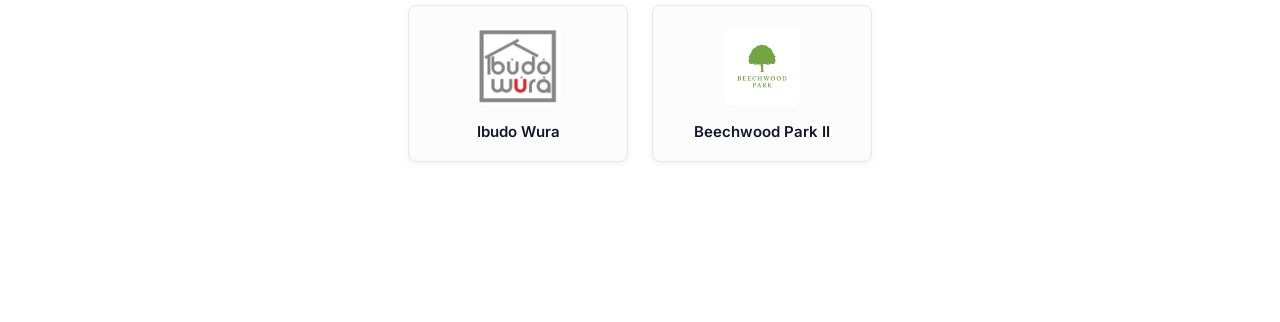
==== commit f9507023: "Update collateral.html" ====
--- a/collateral.html
+++ b/collateral.html
@@ -3,10 +3,9 @@
 <head>
   <meta charset="UTF-8">
   <meta name="viewport" content="width=device-width, initial-scale=1.0">
-  <title>Mixta Institutional Product</title>
-  
-  <meta name="apple-mobile-web-app-title" content="Mixta Institutional Product">
-  <meta name="application-name" content="Mixta Institutional Product">
+    <title>Mixta ISP</title>
+  <meta name="apple-mobile-web-app-title" content="Mixta ISP">
+  <meta name="application-name" content="Mixta ISP">
   <meta name="apple-mobile-web-app-capable" content="yes">
   <meta name="apple-mobile-web-app-status-bar-style" content="black-translucent">
   <link rel="apple-touch-icon" href="mixta-logo.jpg">
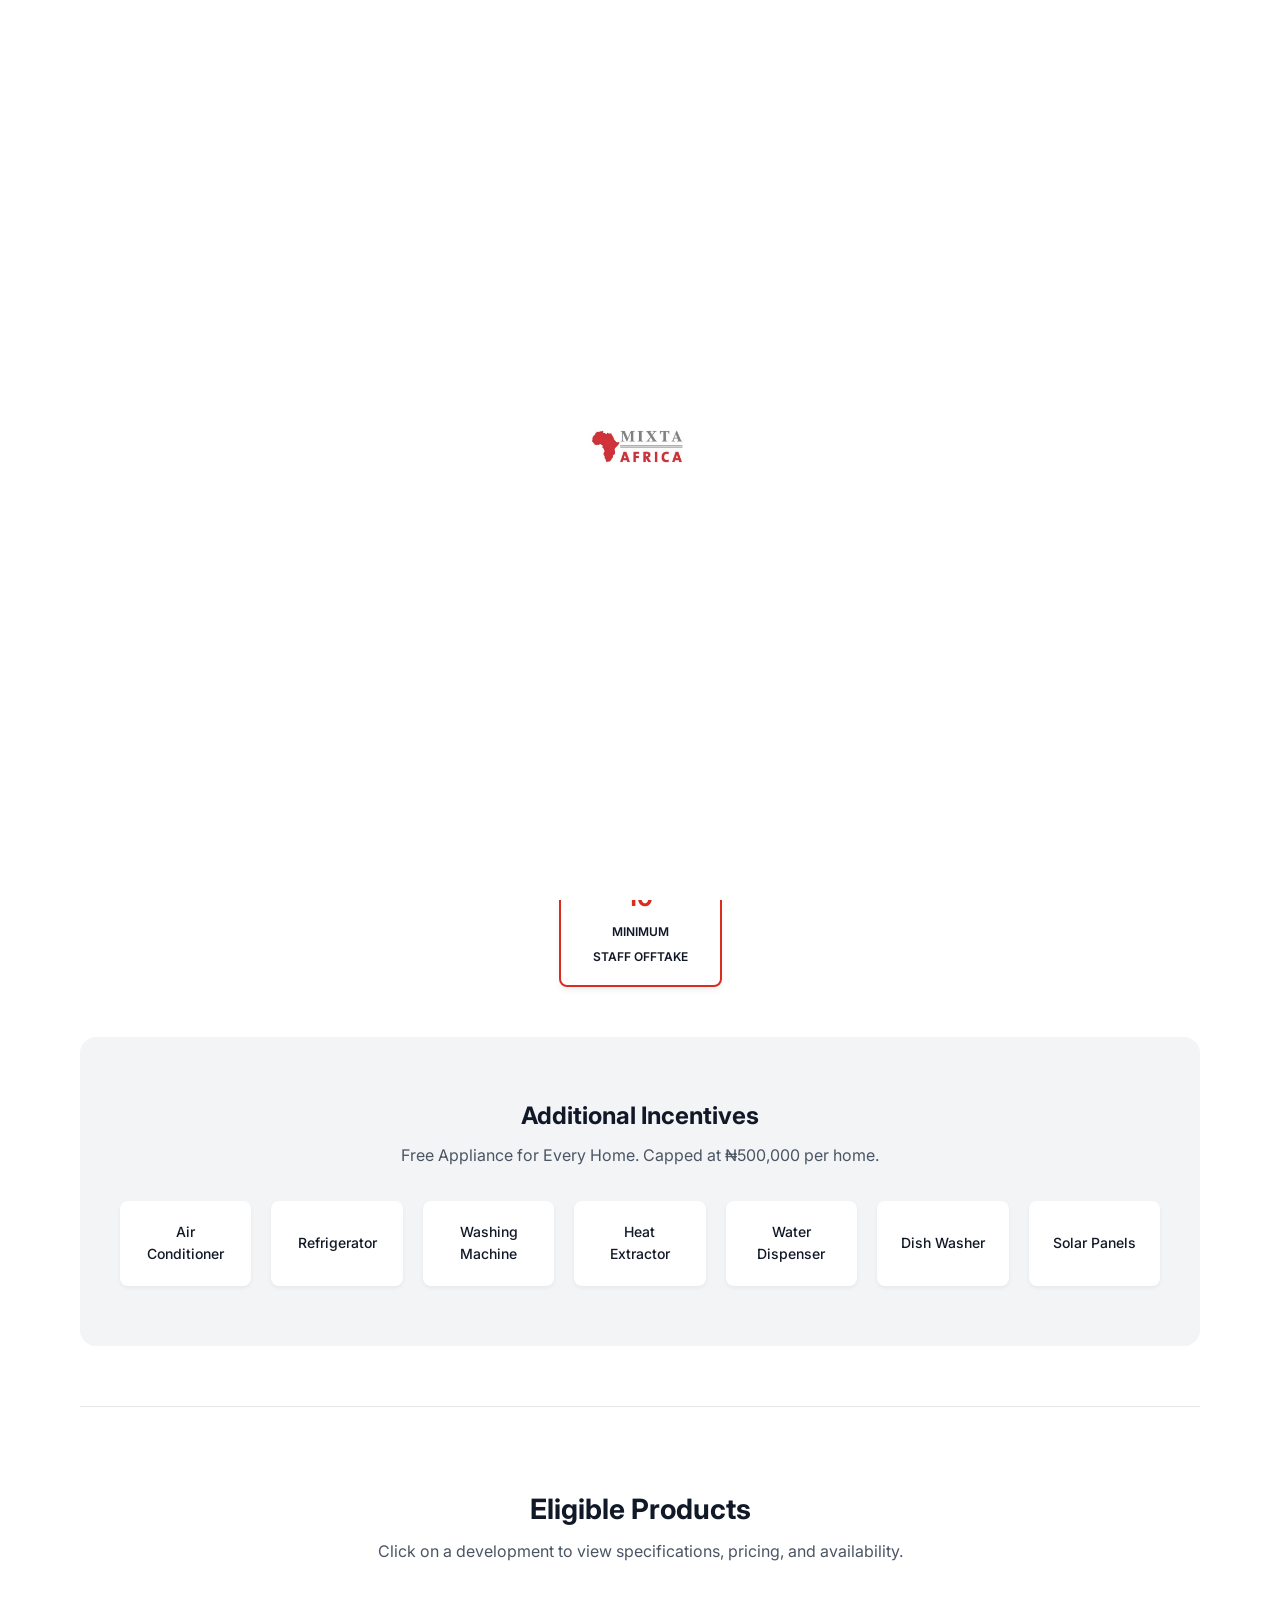
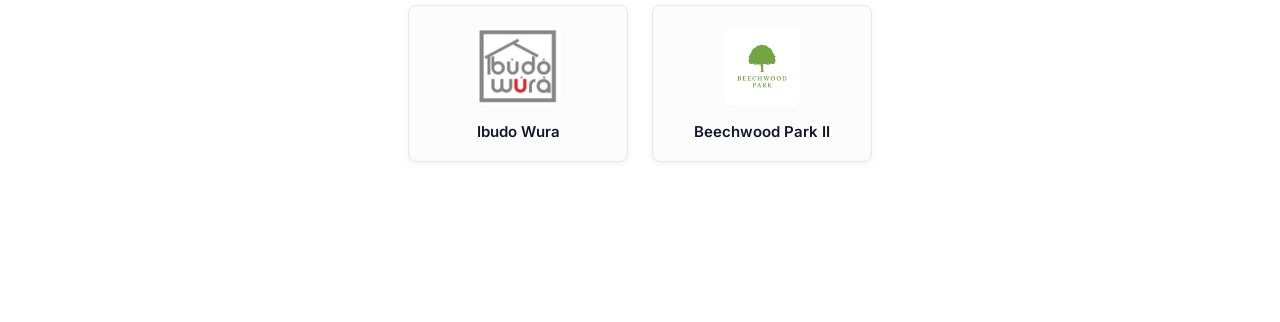
==== commit 3484089e: "Update collateral.html" ====
--- a/collateral.html
+++ b/collateral.html
@@ -33,7 +33,7 @@
 <body>
     <nav>
     <a href="index.html" class="nav-brand">
-      <img src="mixta-logo.png" alt="Mixta Africa Logo" style="height: 40px; width: auto; object-fit: contain;" onerror="this.style.display='none'">
+      <img src="mixta-logo.jpg" alt="Mixta Africa Logo" style="height: 40px; width: auto; object-fit: contain;" onerror="this.style.display='none'">
       <div>
         <div class="nav-title" style="margin-left: 8px;">Mixta Africa</div>
         <div class="nav-subtitle" style="margin-left: 8px;">Intelligence Hub</div>
@@ -72,7 +72,7 @@
         <h3>Corporate Sales Package (For Institutions)</h3>
         <p>The primary presentation deck for C-level and HR Director pitch meetings.</p>
       </div>
-      <a href="Corporate Sales Package _ For Institutions.pptx" download class="action-btn">Download .PPTX ↓</a>
+      <a href="Corporate Sales Package _ For Institutions V2.pptx" download class="action-btn">Download .PDF ↓</a>
     </div>
 
     <div class="action-box">
@@ -80,7 +80,7 @@
         <h3>Corporate Sales Package (For Staff)</h3>
         <p>The secondary presentation deck designed for the in-office Staff Lunch Briefing.</p>
       </div>
-      <a href="Corporate Sales Package _ For Staff.pptx" download class="action-btn">Download .PPTX ↓</a>
+      <a href="Corporate Sales Package _ For Staff V2.pptx" download class="action-btn">Download .PDF ↓</a>
     </div>
 
     <div class="action-box">
